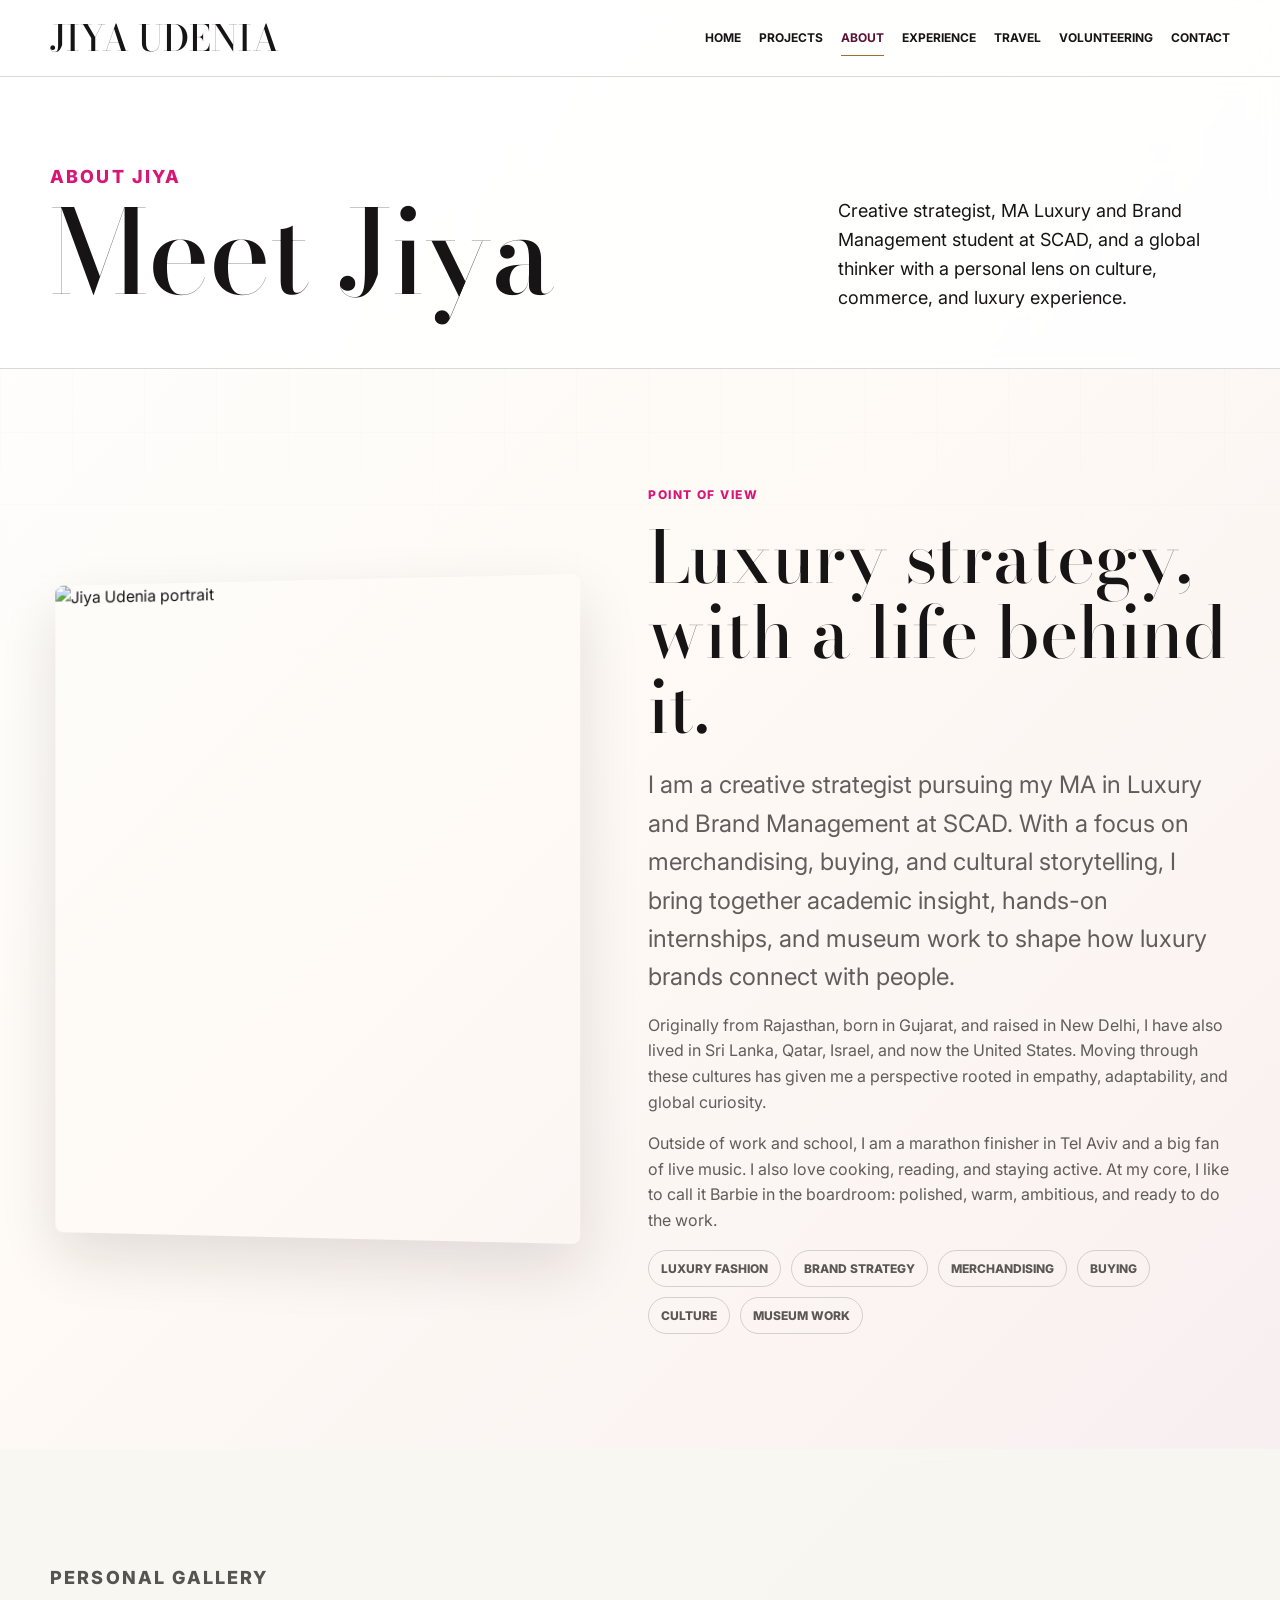
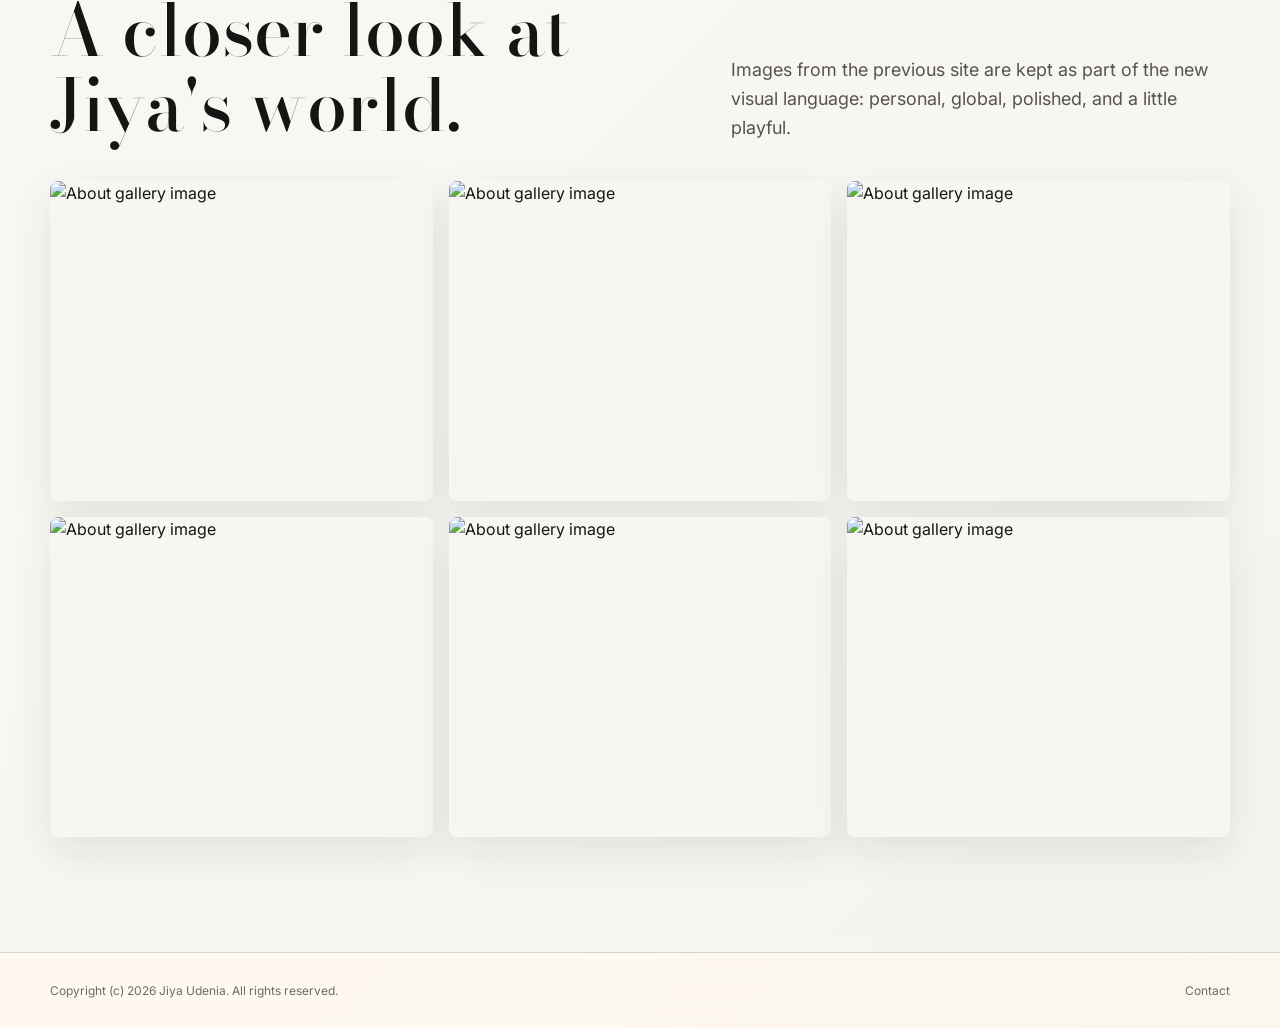
==== about.html @ acc338ca "jiya" ====
<!doctype html>
<html lang="en">
  <head>
    <meta charset="utf-8">
    <meta name="viewport" content="width=device-width, initial-scale=1">
    <title>About | Jiya Udenia</title>
    <link rel="preconnect" href="https://fonts.googleapis.com">
    <link rel="preconnect" href="https://fonts.gstatic.com" crossorigin>
    <link href="https://fonts.googleapis.com/css2?family=Bodoni+Moda:wght@400;500;600&family=Inter:wght@400;600;700;800&display=swap" rel="stylesheet">
    <link rel="stylesheet" href="styles.css">
  </head>
  <body data-page="about">
    <header class="site-header">
      <nav class="nav" aria-label="Primary navigation">
        <a class="brand" href="index.html">Jiya Udenia</a>
        <button class="menu-toggle" type="button" aria-label="Open navigation" aria-expanded="false">Menu</button>
        <div class="nav-links">
          <a data-nav="home" href="index.html">Home</a><a data-nav="projects" href="projects.html">Projects</a><a data-nav="about" href="about.html">About</a><a data-nav="experience" href="experience.html">Experience</a><a data-nav="travel" href="travel.html">Travel</a><a data-nav="volunteering" href="volunteering.html">Volunteering</a><a data-nav="contact" href="contact.html">Contact</a>
        </div>
      </nav>
    </header>
    <main>
      <section class="page-hero">
        <div class="wrap">
          <div><p class="eyebrow">About Jiya</p><h1>Meet Jiya</h1></div>
          <p>Creative strategist, MA Luxury and Brand Management student at SCAD, and a global thinker with a personal lens on culture, commerce, and luxury experience.</p>
        </div>
      </section>
      <section class="section">
        <div class="wrap split">
          <div class="portrait"><img src="https://i-p.rmcdn.net/68bc7b20d66722e757011976/5795839/image-b3639414-b29b-44ab-a06f-4c7d4b023644.jpg?h=594" alt="Jiya Udenia portrait"></div>
          <div>
            <p class="eyebrow">Point of view</p>
            <h2>Luxury strategy, with a life behind it.</h2>
            <p class="lede muted">I am a creative strategist pursuing my MA in Luxury and Brand Management at SCAD. With a focus on merchandising, buying, and cultural storytelling, I bring together academic insight, hands-on internships, and museum work to shape how luxury brands connect with people.</p>
            <p class="muted">Originally from Rajasthan, born in Gujarat, and raised in New Delhi, I have also lived in Sri Lanka, Qatar, Israel, and now the United States. Moving through these cultures has given me a perspective rooted in empathy, adaptability, and global curiosity.</p>
            <p class="muted">Outside of work and school, I am a marathon finisher in Tel Aviv and a big fan of live music. I also love cooking, reading, and staying active. At my core, I like to call it Barbie in the boardroom: polished, warm, ambitious, and ready to do the work.</p>
            <div class="logo-row" aria-label="Focus areas">
              <span class="pill">Luxury Fashion</span><span class="pill">Brand Strategy</span><span class="pill">Merchandising</span><span class="pill">Buying</span><span class="pill">Culture</span><span class="pill">Museum Work</span>
            </div>
          </div>
        </div>
      </section>
      <section class="section alt">
        <div class="wrap">
          <div class="section-head"><div><p class="eyebrow">Personal gallery</p><h2>A closer look at Jiya's world.</h2></div><p>Images from the previous site are kept as part of the new visual language: personal, global, polished, and a little playful.</p></div>
          <div class="gallery">
            <figure><img data-lightbox src="https://i-p.rmcdn.net/68bc7b20d66722e757011976/5795839/image-0006bfff-e45f-423e-8563-bea4478c3d7b.png?h=594" alt="About gallery image"></figure>
            <figure><img data-lightbox src="https://i-p.rmcdn.net/68bc7b20d66722e757011976/5795839/image-069c1afd-9fd1-43d9-adbe-933ba536995e.png?h=594" alt="About gallery image"></figure>
            <figure><img data-lightbox src="https://i-p.rmcdn.net/68bc7b20d66722e757011976/5795839/image-0930f28f-32a2-4200-b241-065a64d8951d.jpg?h=594" alt="About gallery image"></figure>
            <figure><img data-lightbox src="https://i-p.rmcdn.net/68bc7b20d66722e757011976/5795839/image-527ade88-0350-44d2-a5f0-6aea51c47707.png?h=594" alt="About gallery image"></figure>
            <figure><img data-lightbox src="https://i-p.rmcdn.net/68bc7b20d66722e757011976/5795839/image-80947fb4-393f-45ee-8bfe-a40c6ac4997d.jpg?h=594" alt="About gallery image"></figure>
            <figure><img data-lightbox src="https://i-p.rmcdn.net/68bc7b20d66722e757011976/5795839/image-d69e67e1-9e42-40cb-9e7b-e9def348a379.jpg?h=594" alt="About gallery image"></figure>
          </div>
        </div>
      </section>
    </main>
    <div class="lightbox" aria-hidden="true"><button type="button" aria-label="Close">Close</button><img alt=""></div>
    <footer class="footer"><div class="wrap"><span>Copyright (c) 2026 Jiya Udenia. All rights reserved.</span><a href="contact.html">Contact</a></div></footer>
    <script src="script.js"></script>
  </body>
</html>
---- styles.css ----
:root {
  --ink: #161414;
  --charcoal: #282224;
  --noir: #100d0f;
  --ivory: #fffaf5;
  --porcelain: #f7f7f2;
  --champagne: #e7d4ae;
  --rose: #ffd7eb;
  --rose-deep: #d61776;
  --gold: #9a7132;
  --citrine: #d0b36a;
  --sage: #496e61;
  --wine: #5a1234;
  --line: rgba(23, 20, 17, 0.16);
  --soft-shadow: 0 24px 60px rgba(23, 20, 17, 0.12);
  --display: "Bodoni Moda", Georgia, serif;
  --sans: "Inter", "Helvetica Neue", Arial, sans-serif;
}

* {
  box-sizing: border-box;
}

html {
  scroll-behavior: smooth;
}

body {
  margin: 0;
  position: relative;
  background:
    linear-gradient(135deg, rgba(255, 255, 255, 0.98), rgba(255, 250, 245, 0.9) 34%, rgba(255, 215, 235, 0.2) 67%, rgba(73, 110, 97, 0.12)),
    var(--porcelain);
  color: var(--ink);
  font-family: var(--sans);
  font-size: 16px;
  line-height: 1.6;
}

body::before {
  content: "";
  position: fixed;
  inset: 0;
  z-index: 0;
  pointer-events: none;
  background-image:
    linear-gradient(rgba(23, 20, 17, 0.035) 1px, transparent 1px),
    linear-gradient(90deg, rgba(23, 20, 17, 0.025) 1px, transparent 1px);
  background-size: 72px 72px;
  mask-image: linear-gradient(to bottom, rgba(0, 0, 0, 0.75), transparent 78%);
}

main,
.footer {
  position: relative;
  z-index: 1;
}

.luxury-depth-canvas {
  position: fixed;
  inset: 0;
  z-index: 0;
  width: 100%;
  height: 100%;
  pointer-events: none;
  opacity: 0.48;
}

img,
video {
  display: block;
  max-width: 100%;
}

a {
  color: inherit;
  text-decoration: none;
}

.site-header {
  position: sticky;
  top: 0;
  z-index: 30;
  background: rgba(255, 255, 255, 0.86);
  border-bottom: 1px solid var(--line);
  backdrop-filter: blur(18px);
}

.nav {
  width: min(1180px, calc(100% - 32px));
  min-height: 76px;
  margin: 0 auto;
  display: flex;
  align-items: center;
  justify-content: space-between;
  gap: 24px;
}

.brand {
  font-family: var(--display);
  font-size: clamp(24px, 4vw, 36px);
  font-weight: 500;
  letter-spacing: 0;
  text-transform: uppercase;
}

.nav-links {
  display: flex;
  align-items: center;
  gap: 18px;
  font-size: 12px;
  font-weight: 700;
  text-transform: uppercase;
}

.nav-links a {
  border-bottom: 1px solid transparent;
  padding: 8px 0;
}

.nav-links a:hover,
.nav-links a.active {
  border-color: var(--gold);
  color: var(--wine);
}

.menu-toggle {
  display: none;
  width: 42px;
  height: 42px;
  border: 1px solid var(--line);
  border-radius: 8px;
  background: transparent;
  color: var(--ink);
  font-size: 11px;
  font-weight: 800;
  text-transform: uppercase;
}

.hero {
  min-height: calc(100vh - 76px);
  display: grid;
  align-items: end;
  position: relative;
  isolation: isolate;
  overflow: hidden;
  background:
    linear-gradient(90deg, rgba(16, 13, 15, 0.82), rgba(16, 13, 15, 0.18) 54%, rgba(214, 23, 118, 0.26)),
    linear-gradient(rgba(23, 20, 17, 0.08), rgba(23, 20, 17, 0.62)),
    var(--hero-image) center / cover;
}

.hero::after {
  content: "";
  position: absolute;
  inset: auto 0 0;
  z-index: -1;
  height: 38%;
  background: linear-gradient(to top, rgba(16, 13, 11, 0.7), transparent);
}

.home-hero {
  min-height: min(860px, calc(100vh - 76px));
}

.hero-inner {
  width: min(1180px, calc(100% - 32px));
  margin: 0 auto;
  padding: 120px 0 84px;
  color: #fffaf2;
}

.eyebrow {
  margin: 0 0 16px;
  color: var(--rose-deep);
  font-size: 12px;
  font-weight: 800;
  letter-spacing: 0.12em;
  text-transform: uppercase;
}

h1,
h2,
h3 {
  margin: 0;
  font-family: var(--display);
  font-weight: 500;
  line-height: 1.04;
}

h1 {
  max-width: 900px;
  font-size: clamp(58px, 11vw, 142px);
}

h2 {
  font-size: clamp(34px, 6vw, 72px);
}

h3 {
  font-size: clamp(25px, 3vw, 38px);
}

.lede {
  max-width: 680px;
  margin: 22px 0 0;
  font-size: clamp(18px, 2vw, 24px);
}

.button-row {
  display: flex;
  flex-wrap: wrap;
  gap: 12px;
  margin-top: 32px;
}

.button {
  display: inline-flex;
  min-height: 44px;
  align-items: center;
  justify-content: center;
  border: 1px solid var(--ink);
  border-radius: 8px;
  padding: 10px 18px;
  background: var(--ink);
  color: var(--ivory);
  font-size: 12px;
  font-weight: 800;
  text-transform: uppercase;
}

.button.light {
  border-color: rgba(255, 250, 242, 0.7);
  background: rgba(255, 250, 242, 0.12);
  color: var(--ivory);
  backdrop-filter: blur(12px);
}

.button.ghost {
  background: transparent;
  color: var(--ink);
}

.section {
  padding: clamp(64px, 9vw, 120px) 0;
}

.section.alt {
  background: rgba(247, 247, 242, 0.86);
  backdrop-filter: blur(6px);
}

.section.dark {
  background:
    linear-gradient(135deg, rgba(36, 31, 26, 0.98), rgba(16, 13, 11, 0.97) 58%, rgba(91, 37, 59, 0.9)),
    var(--charcoal);
  color: var(--ivory);
}

.welcome-section {
  background: rgba(255, 255, 255, 0.56);
}

.luxe-panel {
  border-top: 1px solid rgba(214, 23, 118, 0.22);
  border-bottom: 1px solid rgba(87, 106, 92, 0.2);
  padding-top: clamp(28px, 5vw, 56px);
  padding-bottom: clamp(28px, 5vw, 56px);
}

.wrap {
  width: min(1180px, calc(100% - 32px));
  margin: 0 auto;
}

.section-head {
  display: grid;
  grid-template-columns: minmax(0, 0.9fr) minmax(280px, 0.7fr);
  gap: 40px;
  align-items: end;
  margin-bottom: 38px;
}

.section-head p {
  margin: 0;
  color: rgba(23, 20, 17, 0.72);
  font-size: 18px;
}

.dark .section-head p,
.dark .muted {
  color: rgba(255, 250, 242, 0.72);
}

.muted {
  color: rgba(23, 20, 17, 0.68);
}

.grid {
  display: grid;
  gap: 22px;
}

.grid.two {
  grid-template-columns: repeat(2, minmax(0, 1fr));
}

.grid.three {
  grid-template-columns: repeat(3, minmax(0, 1fr));
}

.grid.four {
  grid-template-columns: repeat(4, minmax(0, 1fr));
}

.card,
.project-card,
.story-card {
  border: 1px solid var(--line);
  border-radius: 8px;
  background: rgba(255, 250, 242, 0.78);
  overflow: hidden;
  backdrop-filter: blur(10px);
}

.dark .card,
.dark .project-card,
.dark .story-card {
  border-color: rgba(255, 250, 242, 0.18);
  background: rgba(255, 250, 242, 0.05);
}

.project-card {
  position: relative;
  min-height: 460px;
  display: flex;
  align-items: flex-end;
  box-shadow: var(--soft-shadow);
  transform: translateY(0);
  transition: transform 0.45s ease, box-shadow 0.45s ease;
}

.project-card img,
.project-card video {
  position: absolute;
  inset: 0;
  width: 100%;
  height: 100%;
  object-fit: cover;
  transition: transform 0.45s ease;
}

.project-card:hover img,
.project-card:hover video {
  transform: scale(1.04);
}

.project-card:hover {
  box-shadow: 0 32px 80px rgba(23, 20, 17, 0.2);
  transform: translateY(-6px);
}

.project-card::after {
  content: "";
  position: absolute;
  inset: 0;
  background: linear-gradient(rgba(23, 20, 17, 0.02), rgba(23, 20, 17, 0.7));
}

.project-card-content {
  position: relative;
  z-index: 1;
  width: 100%;
  padding: 24px;
  color: var(--ivory);
}

.project-card-content p {
  margin: 10px 0 0;
  color: rgba(255, 250, 242, 0.76);
}

.project-kicker {
  display: block;
  margin-bottom: 10px;
  color: rgba(255, 215, 235, 0.94);
  font-size: 11px;
  font-weight: 800;
  text-transform: uppercase;
}

.project-showcase .project-card:nth-child(even) {
  margin-top: 34px;
}

.story-card {
  padding: 26px;
}

.story-card strong {
  display: block;
  margin-bottom: 10px;
  color: var(--rose-deep);
  font-size: 12px;
  text-transform: uppercase;
}

.dark .story-card strong {
  color: var(--rose);
}

.media-strip {
  display: grid;
  grid-template-columns: 1.35fr 0.9fr 0.9fr;
  gap: 16px;
  align-items: stretch;
}

.media-tile {
  position: relative;
  min-height: 300px;
  border-radius: 8px;
  overflow: hidden;
  background: #171411;
  box-shadow: 0 26px 70px rgba(0, 0, 0, 0.25);
}

.media-tile.tall {
  min-height: 520px;
}

.media-tile img,
.media-tile video {
  width: 100%;
  height: 100%;
  min-height: inherit;
  object-fit: cover;
}

.video-tile video {
  background: var(--noir);
  pointer-events: none;
}

.video-tile::after {
  content: "";
  position: absolute;
  inset: 0;
  pointer-events: none;
  border: 1px solid rgba(255, 250, 242, 0.24);
  border-radius: inherit;
}

.feature-video {
  max-width: 840px;
  margin: 0 auto;
}

.video-link {
  display: block;
  cursor: pointer;
  transition: transform 0.45s ease, box-shadow 0.45s ease;
}

.video-link:hover {
  box-shadow: 0 34px 82px rgba(0, 0, 0, 0.34);
  transform: translateY(-5px);
}

.play-badge {
  position: absolute;
  left: 16px;
  bottom: 16px;
  min-width: 44px;
  min-height: 44px;
  display: inline-flex;
  align-items: center;
  justify-content: center;
  border-radius: 50%;
  background: rgba(255, 250, 242, 0.9);
  color: var(--ink);
  font-weight: 900;
}

.split {
  display: grid;
  grid-template-columns: minmax(0, 0.95fr) minmax(0, 1.05fr);
  gap: clamp(28px, 6vw, 72px);
  align-items: center;
}

.portrait {
  aspect-ratio: 4 / 5;
  border-radius: 8px;
  overflow: hidden;
  box-shadow: var(--soft-shadow);
  transform: perspective(1000px) rotateY(-4deg);
}

.portrait img {
  width: 100%;
  height: 100%;
  object-fit: cover;
}

.intro-list {
  display: grid;
  gap: 12px;
  padding: 0;
  margin: 30px 0 0;
  list-style: none;
}

.intro-list li {
  border-left: 2px solid var(--rose-deep);
  padding-left: 14px;
}

.page-hero {
  padding: 86px 0 56px;
  background: rgba(255, 255, 255, 0.86);
  border-bottom: 1px solid var(--line);
  backdrop-filter: blur(8px);
}

.page-hero .wrap {
  display: grid;
  grid-template-columns: minmax(0, 1fr) minmax(280px, 0.52fr);
  gap: 34px;
  align-items: end;
}

.page-hero h1 {
  color: var(--ink);
  font-size: clamp(50px, 10vw, 116px);
}

.page-hero p {
  margin: 0;
  font-size: 18px;
}

.gallery {
  display: grid;
  grid-template-columns: repeat(12, 1fr);
  gap: 16px;
}

.gallery figure {
  grid-column: span 4;
  min-height: 320px;
  margin: 0;
  border-radius: 8px;
  overflow: hidden;
  background: var(--porcelain);
  box-shadow: 0 16px 44px rgba(23, 20, 17, 0.09);
}

.gallery figure.wide {
  grid-column: span 8;
}

.gallery figure.tall {
  grid-row: span 2;
  min-height: 660px;
}

.gallery img {
  width: 100%;
  height: 100%;
  object-fit: cover;
  cursor: zoom-in;
}

.logo-row {
  display: flex;
  flex-wrap: wrap;
  gap: 10px;
}

.pill {
  border: 1px solid var(--line);
  border-radius: 999px;
  padding: 8px 12px;
  color: rgba(23, 20, 17, 0.7);
  font-size: 12px;
  font-weight: 800;
  text-transform: uppercase;
}

.timeline {
  display: grid;
  gap: 16px;
}

.timeline-item {
  display: grid;
  grid-template-columns: 150px minmax(0, 1fr);
  gap: 22px;
  border-top: 1px solid var(--line);
  padding-top: 20px;
}

.timeline-item time {
  color: var(--wine);
  font-size: 12px;
  font-weight: 800;
  text-transform: uppercase;
}

.contact-panel {
  display: grid;
  grid-template-columns: minmax(0, 1fr) minmax(280px, 0.65fr);
  gap: 28px;
  align-items: stretch;
}

.contact-panel > div {
  border: 1px solid var(--line);
  border-radius: 8px;
  padding: clamp(26px, 5vw, 52px);
  background: rgba(255, 250, 242, 0.72);
}

.footer {
  border-top: 1px solid var(--line);
  padding: 28px 0;
  background: rgba(255, 250, 242, 0.86);
  backdrop-filter: blur(12px);
}

.footer .wrap {
  display: flex;
  justify-content: space-between;
  gap: 20px;
  color: rgba(23, 20, 17, 0.62);
  font-size: 12px;
}

.lightbox {
  position: fixed;
  inset: 0;
  z-index: 80;
  display: none;
  align-items: center;
  justify-content: center;
  padding: 22px;
  background: rgba(23, 20, 17, 0.86);
}

.lightbox.open {
  display: flex;
}

.lightbox img {
  max-height: 90vh;
  border-radius: 8px;
  box-shadow: var(--soft-shadow);
}

.lightbox button {
  position: fixed;
  top: 20px;
  right: 20px;
  min-width: 76px;
  height: 44px;
  border: 1px solid rgba(255, 250, 242, 0.5);
  border-radius: 8px;
  background: rgba(255, 250, 242, 0.1);
  color: var(--ivory);
  font-size: 12px;
  font-weight: 800;
  text-transform: uppercase;
}

@media (max-width: 900px) {
  .menu-toggle {
    display: inline-flex;
    align-items: center;
    justify-content: center;
  }

  .nav-links {
    position: fixed;
    left: 16px;
    right: 16px;
    top: 84px;
    display: none;
    flex-direction: column;
    align-items: stretch;
    gap: 0;
    border: 1px solid var(--line);
    border-radius: 8px;
    background: var(--ivory);
    padding: 10px;
    box-shadow: var(--soft-shadow);
  }

  .nav-links.open {
    display: flex;
  }

  .nav-links a {
    padding: 12px;
  }

  .section-head,
  .split,
  .page-hero .wrap,
  .contact-panel {
    grid-template-columns: 1fr;
  }

  .grid.two,
  .grid.three,
  .grid.four,
  .media-strip {
    grid-template-columns: 1fr;
  }

  .project-card {
    min-height: 360px;
  }

  .project-showcase .project-card:nth-child(even) {
    margin-top: 0;
  }

  .media-tile,
  .media-tile.tall {
    min-height: 340px;
  }

  .gallery figure,
  .gallery figure.wide,
  .gallery figure.tall {
    grid-column: span 12;
    min-height: 360px;
  }

  .timeline-item {
    grid-template-columns: 1fr;
  }

  .footer .wrap {
    flex-direction: column;
  }
}

@media (max-width: 560px) {
  .hero-inner {
    padding: 88px 0 54px;
  }

  .eyebrow {
    font-size: 11px;
    letter-spacing: 0.08em;
  }

  h1 {
    font-size: clamp(46px, 18vw, 76px);
  }

  .button-row {
    flex-direction: column;
  }

  .button {
    width: 100%;
  }
}
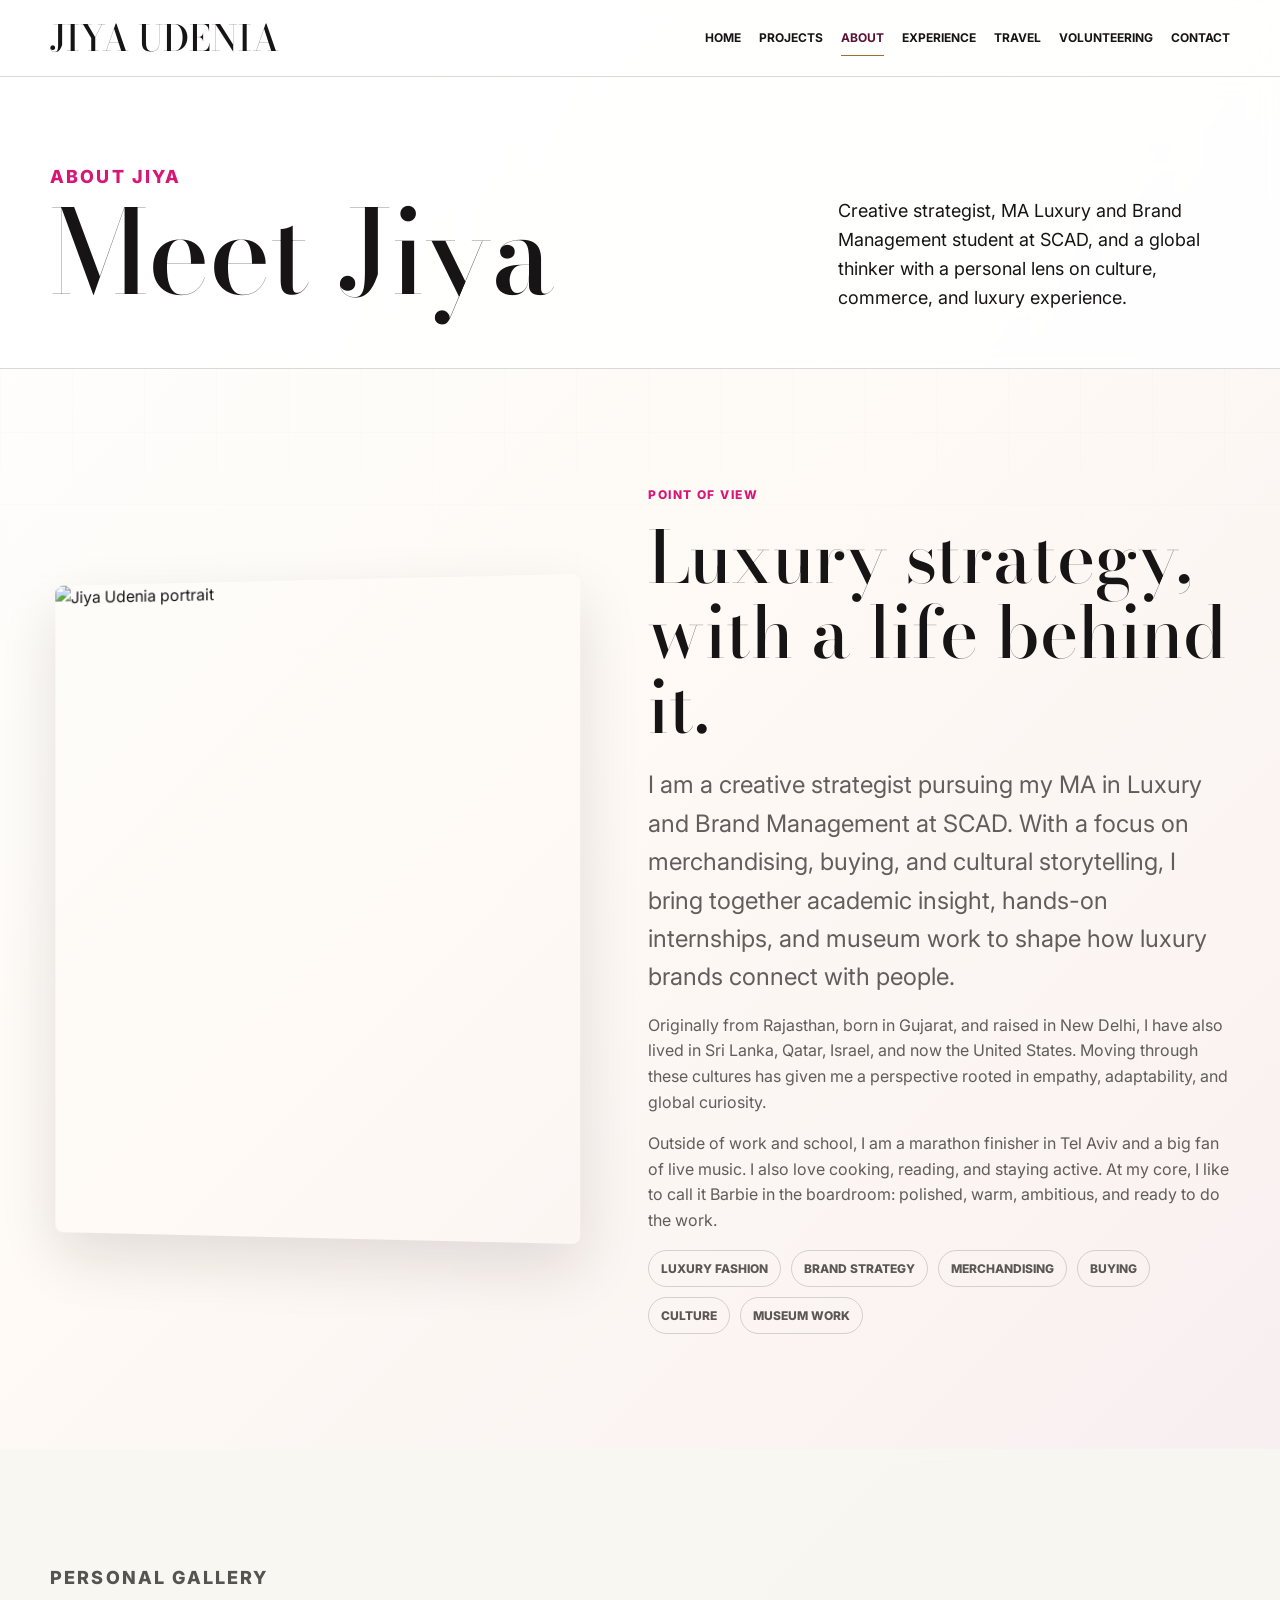
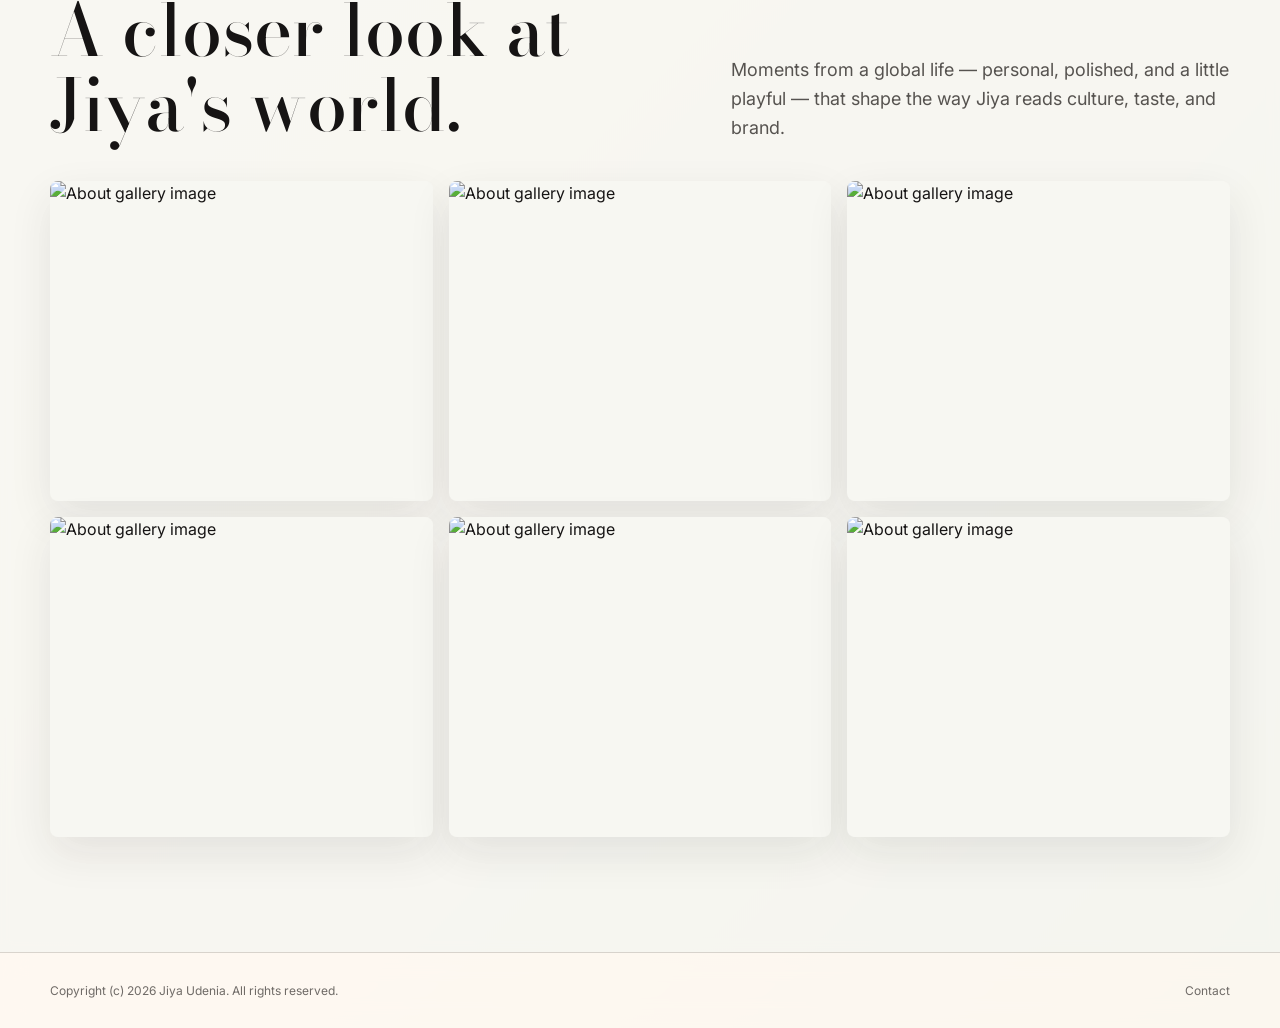
==== commit 86f67e83: "ok" ====
--- a/about.html
+++ b/about.html
@@ -7,6 +7,7 @@
     <link rel="preconnect" href="https://fonts.googleapis.com">
     <link rel="preconnect" href="https://fonts.gstatic.com" crossorigin>
     <link href="https://fonts.googleapis.com/css2?family=Bodoni+Moda:wght@400;500;600&family=Inter:wght@400;600;700;800&display=swap" rel="stylesheet">
+    <link rel="icon" href="https://c-p.rmcdn.net/68bc7b20d66722e757011976/Favicon-56f2679d-ce41-4647-96b6-825f9831230c_144.png">
     <link rel="stylesheet" href="styles.css">
   </head>
   <body data-page="about">
@@ -43,7 +44,7 @@
       </section>
       <section class="section alt">
         <div class="wrap">
-          <div class="section-head"><div><p class="eyebrow">Personal gallery</p><h2>A closer look at Jiya's world.</h2></div><p>Images from the previous site are kept as part of the new visual language: personal, global, polished, and a little playful.</p></div>
+          <div class="section-head"><div><p class="eyebrow">Personal gallery</p><h2>A closer look at Jiya's world.</h2></div><p>Moments from a global life — personal, polished, and a little playful — that shape the way Jiya reads culture, taste, and brand.</p></div>
           <div class="gallery">
             <figure><img data-lightbox src="https://i-p.rmcdn.net/68bc7b20d66722e757011976/5795839/image-0006bfff-e45f-423e-8563-bea4478c3d7b.png?h=594" alt="About gallery image"></figure>
             <figure><img data-lightbox src="https://i-p.rmcdn.net/68bc7b20d66722e757011976/5795839/image-069c1afd-9fd1-43d9-adbe-933ba536995e.png?h=594" alt="About gallery image"></figure>
--- a/styles.css
+++ b/styles.css
@@ -389,10 +389,6 @@
   text-transform: uppercase;
 }
 
-.project-showcase .project-card:nth-child(even) {
-  margin-top: 34px;
-}
-
 .story-card {
   padding: 26px;
 }
@@ -722,10 +718,6 @@
     min-height: 360px;
   }
 
-  .project-showcase .project-card:nth-child(even) {
-    margin-top: 0;
-  }
-
   .media-tile,
   .media-tile.tall {
     min-height: 340px;
